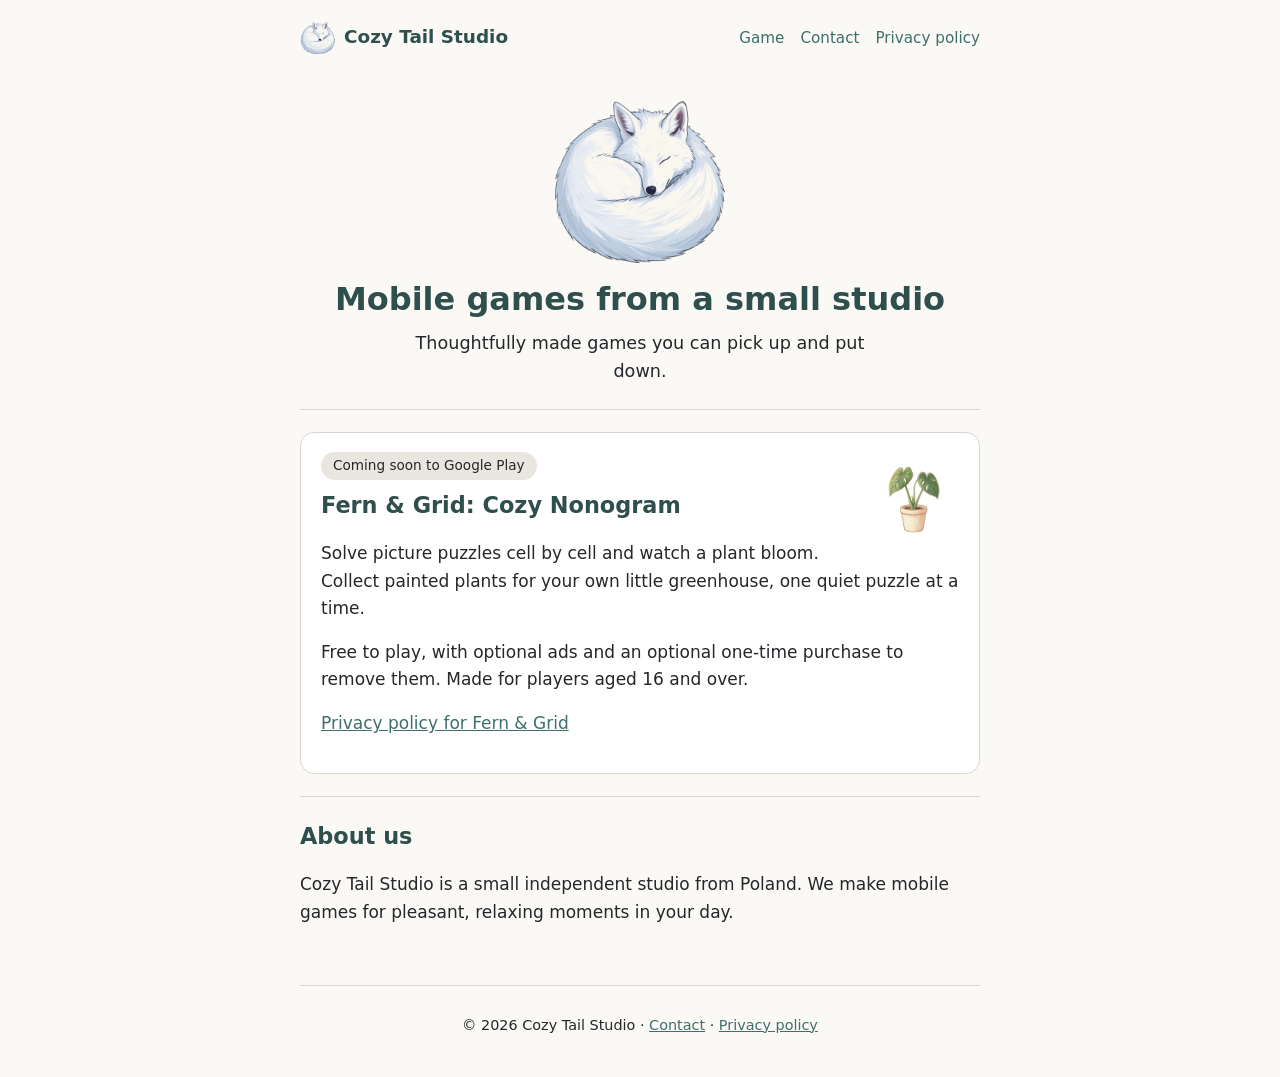
==== index.html @ 422ee610 "Add the Cozy Tail Studio website" ====
<!doctype html>
<html lang="en">
<head>
<meta charset="utf-8">
<meta name="viewport" content="width=device-width,initial-scale=1">
<title>Cozy Tail Studio - mobile games</title>
<meta name="description" content="Cozy Tail Studio makes mobile games. Home of Fern &amp; Grid: Cozy Nonogram.">
<link rel="icon" href="img/favicon.png">
<link rel="stylesheet" href="style.css">
</head>
<body>
<div class="wrap">
<header>
  <a class="brand" href="index.html"><img src="img/logo.png" alt="" style="height:36px;width:36px;vertical-align:middle;margin-right:8px">Cozy Tail Studio</a>
  <nav><a href="#game">Game</a><a href="contact.html">Contact</a><a href="privacy.html">Privacy policy</a></nav>
</header>

<div class="hero">
  <img src="img/logo.png" alt="Cozy Tail Studio logo: a sleeping white fox" style="width:180px;height:auto">
  <h1>Mobile games from a small studio</h1>
  <p>Thoughtfully made games you can pick up and put down.</p>
</div>

<section id="game">
  <div class="card">
    <img src="img/monstera.png" alt="" style="float:right;width:90px;margin:0 0 8px 12px"><span class="badge">Coming soon to Google Play</span>
    <h2>Fern &amp; Grid: Cozy Nonogram</h2>
    <p>Solve picture puzzles cell by cell and watch a plant bloom. Collect painted plants for your own little greenhouse, one quiet puzzle at a time.</p>
    <p>Free to play, with optional ads and an optional one-time purchase to remove them. Made for players aged 16 and over.</p>
    <p><a href="privacy.html">Privacy policy for Fern &amp; Grid</a></p>
  </div>
</section>

<section id="about">
  <h2>About us</h2>
  <p>Cozy Tail Studio is a small independent studio from Poland. We make mobile games for pleasant, relaxing moments in your day.</p>
</section>

<footer>&copy; 2026 Cozy Tail Studio &middot; <a href="contact.html">Contact</a> &middot; <a href="privacy.html">Privacy policy</a></footer>
</div>
</body>
</html>
---- style.css ----
:root{--cream:#FAF9F6;--green:#3F6F6B;--green-d:#2E4F4C;--terra:#3F6F6B;--butter:#E9E6DF;--blush:#EFEDE8;--sky:#DAD7CF;--wood:#DAD7CF;--ink:#26262B}
*{box-sizing:border-box}
body{margin:0;background:var(--cream);color:var(--ink);font:17px/1.6 system-ui,-apple-system,"Segoe UI",Roboto,sans-serif}
.wrap{max-width:720px;margin:0 auto;padding:0 20px}
header{padding:20px 0 0;display:flex;justify-content:space-between;align-items:center;flex-wrap:wrap;gap:8px}
.brand{font-size:1.15rem;font-weight:bold;color:var(--green-d);text-decoration:none}
nav a{color:var(--terra);margin-left:16px;text-decoration:none;font-size:.95rem}
nav a:hover,.brand:hover{text-decoration:underline}
.hero{text-align:center;padding:36px 0 24px}
.hero h1{font-size:2rem;line-height:1.2;margin:0 0 10px;color:var(--green-d)}
.hero p{max-width:480px;margin:0 auto;font-size:1.1rem}
.plants{display:flex;justify-content:center;gap:4px;margin:28px 0 8px}
.plants img{width:23%;max-width:150px;height:auto}
section{padding:22px 0;border-top:1px solid var(--wood)}
h2{color:var(--green-d);font-size:1.4rem;margin:0 0 8px}
.card{background:#fff;border:1px solid var(--wood);border-radius:14px;padding:18px 20px}
.badge{display:inline-block;background:var(--butter);color:var(--ink);border-radius:20px;padding:3px 12px;font-size:.85rem;margin-bottom:8px}
a{color:var(--terra)}
footer{padding:28px 0 40px;font-size:.9rem;text-align:center;border-top:1px solid var(--wood);margin-top:20px}
.draft{background:var(--blush);border-radius:10px;padding:12px 16px;font-size:.9rem}
.ph{background:var(--butter);padding:0 3px;border-radius:3px}
table{border-collapse:collapse;width:100%;font-size:.9rem;margin:10px 0}
td,th{border:1px solid var(--wood);padding:6px 8px;text-align:left;vertical-align:top}
.policy h3{margin:24px 0 6px;font-size:1.1rem}.policy h4{margin:16px 0 4px;font-size:1rem}
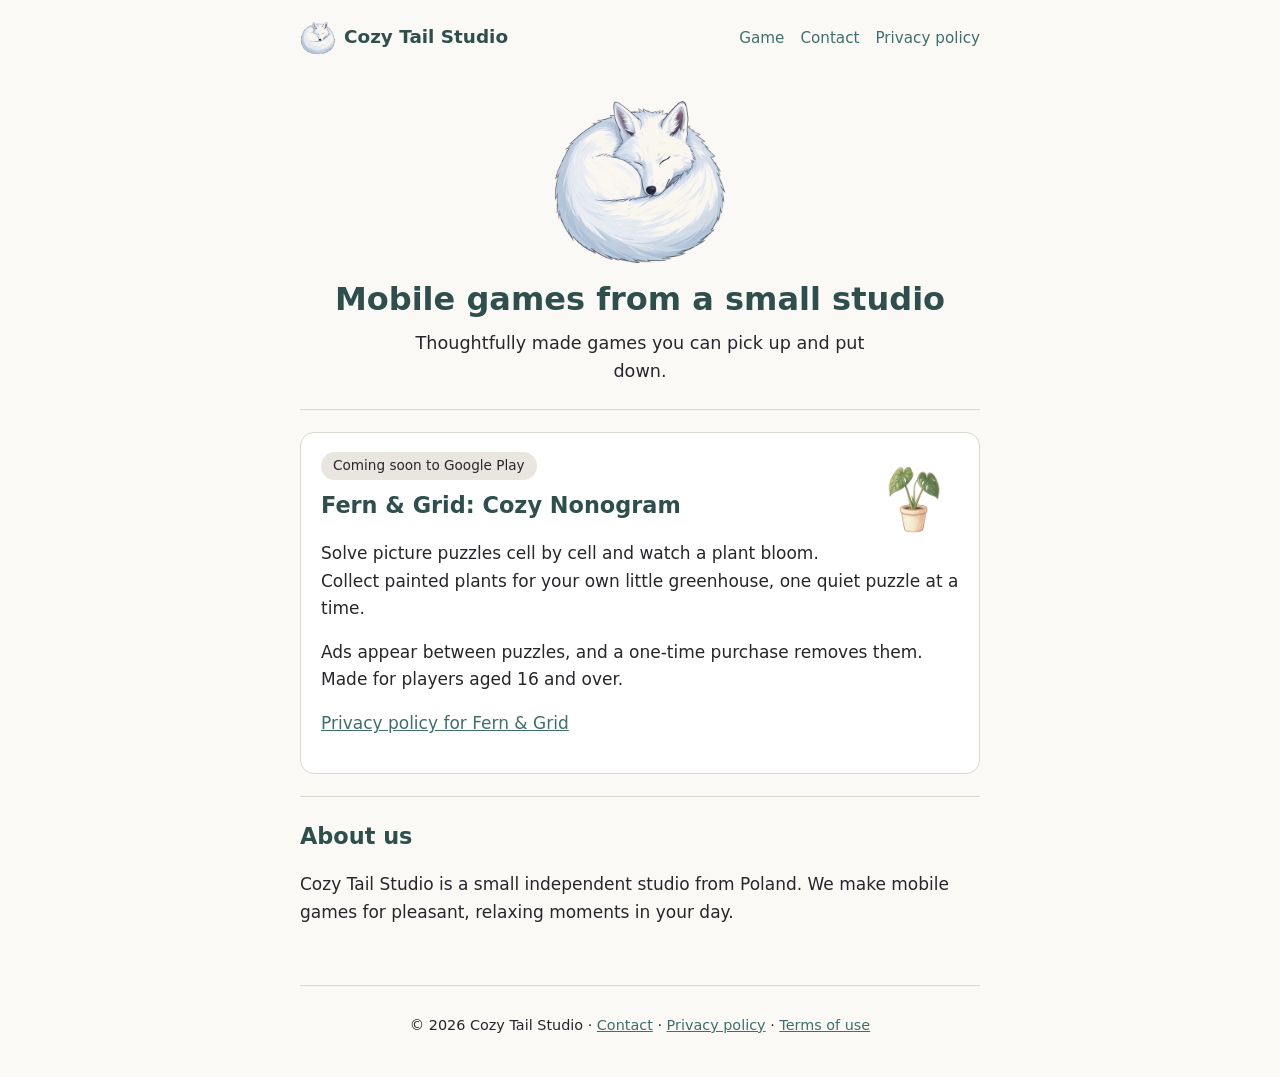
==== commit b4632762: "Update privacy policy for the consent window, add Terms of use" ====
--- a/index.html
+++ b/index.html
@@ -26,7 +26,7 @@
     <img src="img/monstera.png" alt="" style="float:right;width:90px;margin:0 0 8px 12px"><span class="badge">Coming soon to Google Play</span>
     <h2>Fern &amp; Grid: Cozy Nonogram</h2>
     <p>Solve picture puzzles cell by cell and watch a plant bloom. Collect painted plants for your own little greenhouse, one quiet puzzle at a time.</p>
-    <p>Free to play, with optional ads and an optional one-time purchase to remove them. Made for players aged 16 and over.</p>
+    <p>Ads appear between puzzles, and a one-time purchase removes them. Made for players aged 16 and over.</p>
     <p><a href="privacy.html">Privacy policy for Fern &amp; Grid</a></p>
   </div>
 </section>
@@ -36,7 +36,7 @@
   <p>Cozy Tail Studio is a small independent studio from Poland. We make mobile games for pleasant, relaxing moments in your day.</p>
 </section>
 
-<footer>&copy; 2026 Cozy Tail Studio &middot; <a href="contact.html">Contact</a> &middot; <a href="privacy.html">Privacy policy</a></footer>
+<footer>&copy; 2026 Cozy Tail Studio &middot; <a href="contact.html">Contact</a> &middot; <a href="privacy.html">Privacy policy</a> &middot; <a href="terms.html">Terms of use</a></footer>
 </div>
 </body>
 </html>
